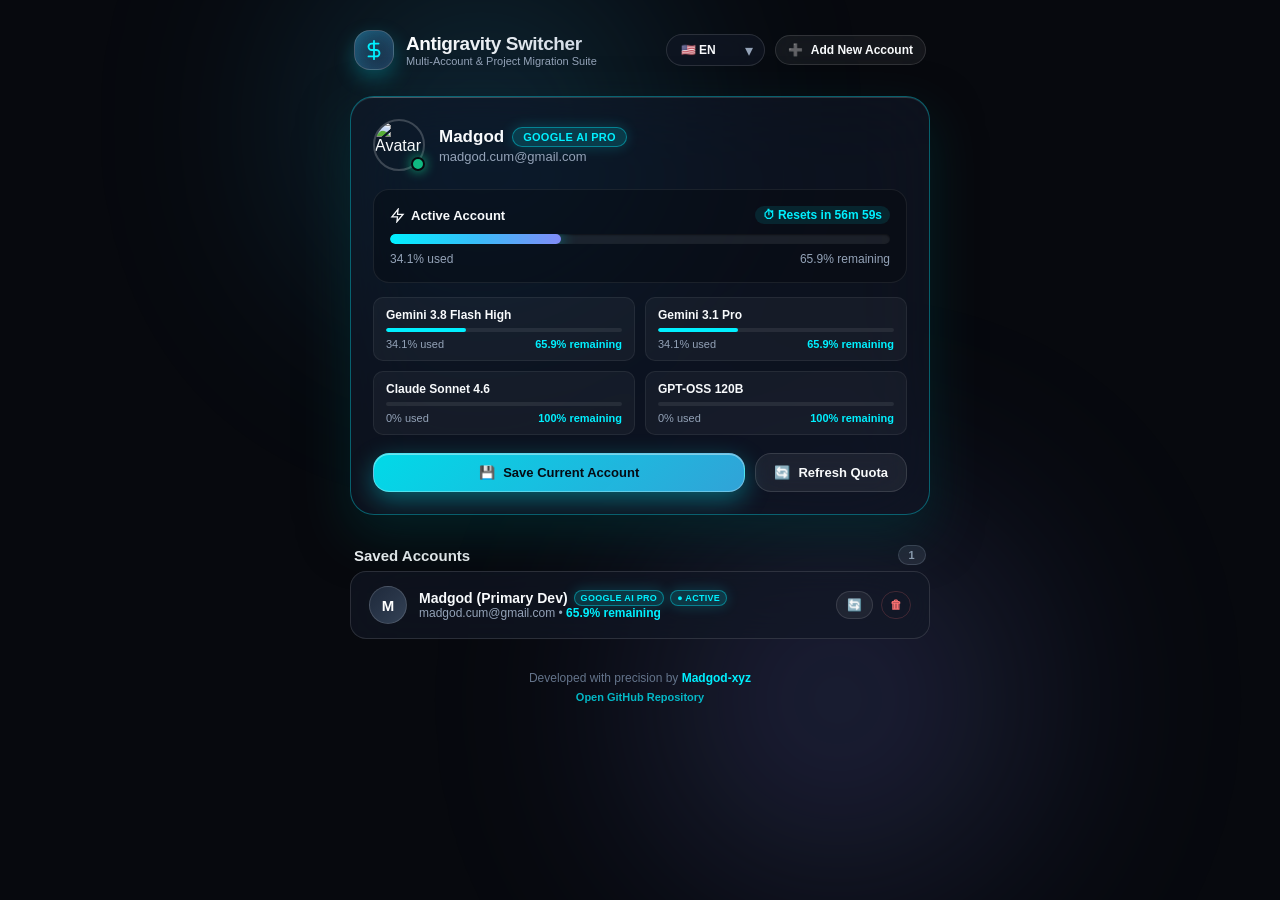
==== app/index.html @ f20c4243 "feat: upgrade to Antigravity Switcher & Migration Suite with iOS Liquid Glass UI, 4-language i18n, a" ====
<!DOCTYPE html>
<html lang="en" dir="ltr">
<head>
  <meta charset="UTF-8">
  <meta name="viewport" content="width=device-width, initial-scale=1.0">
  <title>Antigravity Switcher & Migration Suite</title>
  <link rel="stylesheet" href="styles.css">
</head>
<body>

  <!-- Ambient Liquid Glows -->
  <div class="ambient-glow ambient-1"></div>
  <div class="ambient-glow ambient-2"></div>

  <div class="app-container">

    <!-- Header -->
    <header class="app-header">
      <div class="brand-capsule">
        <div class="logo-orb">
          <svg width="22" height="22" viewBox="0 0 24 24" fill="none" stroke="currentColor" stroke-width="2" stroke-linecap="round" stroke-linejoin="round">
            <path d="M12 2v20M17 5H9.5a3.5 3.5 0 0 0 0 7h5a3.5 3.5 0 0 1 0 7H6"/>
          </svg>
        </div>
        <div class="brand-text">
          <h1 data-i18n="appName">Antigravity Switcher</h1>
          <p data-i18n="appSubtitle">Multi-Account & Project Migration Suite</p>
        </div>
      </div>

      <div class="header-actions">
        <!-- Language Selector -->
        <div class="lang-select-wrap">
          <select id="langSelect" class="lang-select" onchange="changeLanguage(this.value)">
            <option value="en">🇺🇸 EN</option>
            <option value="fa">🇮🇷 فارسی</option>
            <option value="zh">🇨🇳 中文</option>
            <option value="es">🇪🇸 ES</option>
          </select>
          <span class="lang-chevron">▾</span>
        </div>

        <button class="btn btn-glass" onclick="logoutAndAddNew()" style="padding: 7px 12px; font-size: 12px;">
          <span>➕</span>
          <span data-i18n="addNewAccount">Add Account</span>
        </button>
      </div>
    </header>

    <!-- Hero: Active Account Card -->
    <section class="liquid-card active-card">
      <div class="active-card-top">
        <div class="user-profile">
          <div class="avatar-frame">
            <img id="userAvatar" class="avatar-img" src="" alt="Avatar" style="display:none;" />
            <div id="userAvatarPlaceholder" class="avatar-placeholder">A</div>
            <div class="pulse-dot" title="Active Session"></div>
          </div>
          <div class="user-meta">
            <h2>
              <span id="userName">Active Session</span>
              <span id="tierBadge" class="tier-badge pro">PRO</span>
            </h2>
            <p id="userEmail">Loading session...</p>
          </div>
        </div>
      </div>

      <!-- Live Quota Gauge -->
      <div class="quota-box">
        <div class="quota-box-header">
          <span class="quota-title">
            <svg width="15" height="15" viewBox="0 0 24 24" fill="none" stroke="currentColor" stroke-width="2">
              <path d="M13 2L3 14h9l-1 8 10-12h-9l1-8z"/>
            </svg>
            <span data-i18n="activeAccount">Active Quota</span>
          </span>
          <span id="quotaCountdown" class="quota-countdown">⏱ Resets in --</span>
        </div>

        <div class="liquid-progress-track">
          <div id="quotaProgressFill" class="liquid-progress-fill" style="width: 0%;"></div>
        </div>

        <div class="quota-box-footer">
          <span id="quotaUsedText">0% used</span>
          <span id="quotaRemainingText">100% remaining</span>
        </div>
      </div>

      <!-- Models Breakdown -->
      <div class="models-grid" id="modelsGrid">
        <!-- Injected via JavaScript -->
      </div>

      <!-- Hero Actions -->
      <div class="btn-group-hero">
        <button class="btn btn-primary" onclick="saveCurrentAccount()" style="flex:1;">
          <span>💾</span>
          <span data-i18n="saveCurrent">Save Current Account</span>
        </button>
        <button class="btn btn-glass" onclick="refreshLiveData()">
          <span>🔄</span>
          <span data-i18n="refreshQuota">Refresh</span>
        </button>
      </div>
    </section>

    <!-- Saved Accounts Section -->
    <section>
      <div class="section-head">
        <h3 data-i18n="savedAccounts">Saved Accounts</h3>
        <span id="accountsCountBadge" class="tier-badge free">0</span>
      </div>

      <div class="accounts-list" id="savedAccountsList">
        <!-- Dynamically injected account cards -->
      </div>
    </section>

    <!-- Footer -->
    <footer class="app-footer">
      <div>
        <span data-i18n="author">Developed with precision by</span>
        <a href="https://github.com/Madgod-xyz" target="_blank">Madgod-xyz</a>
      </div>
      <a href="https://github.com/Madgod-xyz/antigravity-account-switcher" target="_blank" data-i18n="githubNotice" style="font-size:11px; opacity:0.75;">
        ★ Star on GitHub
      </a>
    </footer>

  </div>

  <!-- Project & Chat Migration Modal (iOS Liquid Sheet) -->
  <div class="modal-overlay" id="migrationModal">
    <div class="modal-sheet">
      <div class="modal-header">
        <div>
          <h2 data-i18n="migrateTitle">Project & Chat Migration Hub</h2>
          <p data-i18n="migrateSubtitle" style="font-size:12px; color:var(--text-muted); margin-top:2px;">
            Transfer or clone agent conversations and brainstorm artifacts between accounts
          </p>
        </div>
        <button class="modal-close-btn" onclick="closeMigrationModal()">✕</button>
      </div>

      <div class="modal-body">

        <!-- Target Account Selection -->
        <div style="display:flex; flex-direction:column; gap:6px;">
          <label data-i18n="targetAccount" style="font-size:13px; font-weight:700;">Target Account</label>
          <select id="modalTargetAccountSelect" class="lang-select" style="width:100%; border-radius:var(--radius-md); padding:10px 14px;">
            <!-- Populated dynamically -->
          </select>
        </div>

        <!-- Transfer Mode -->
        <div style="display:flex; flex-direction:column; gap:8px;">
          <label data-i18n="migrationMode" style="font-size:13px; font-weight:700;">Transfer Mode</label>
          <div class="option-row">
            <div class="radio-card selected" id="modeCopyCard" onclick="selectMigrationMode('copy')">
              <span class="radio-card-title" data-i18n="modeCopy">Safe Copy (Keep in both)</span>
              <span class="radio-card-desc" data-i18n="modeCopyDesc">Duplicates conversations and artifacts so you can continue work with new quota.</span>
            </div>
            <div class="radio-card" id="modeCutCard" onclick="selectMigrationMode('move')">
              <span class="radio-card-title" data-i18n="modeCut">Cut & Move (Transfer)</span>
              <span class="radio-card-desc" data-i18n="modeCutDesc">Moves projects completely to target account, cleaning up source.</span>
            </div>
          </div>
        </div>

        <!-- Destination Structure -->
        <div style="display:flex; flex-direction:column; gap:8px;">
          <label data-i18n="structureMode" style="font-size:13px; font-weight:700;">Destination Layout</label>
          <div class="option-row">
            <div class="radio-card selected" id="structSeparateCard" onclick="selectStructureMode('separate')">
              <span class="radio-card-title" data-i18n="structSeparate">Separate Pages & Projects</span>
              <span class="radio-card-desc" data-i18n="structSeparateDesc">Keeps each conversation thread as an independent project.</span>
            </div>
            <div class="radio-card" id="structMergeCard" onclick="selectStructureMode('merge')">
              <span class="radio-card-title" data-i18n="structMerge">Merge into Single Project</span>
              <span class="radio-card-desc" data-i18n="structMergeDesc">Consolidates all selected conversations into a single timeline.</span>
            </div>
          </div>
        </div>

        <!-- Continuous Dual-Sync Toggle -->
        <div class="sync-toggle-card">
          <div style="display:flex; flex-direction:column; gap:3px;">
            <span class="radio-card-title" data-i18n="dualSyncTitle">Continuous Dual-Sync</span>
            <span class="radio-card-desc" data-i18n="dualSyncDesc">Keep AI agent updates synchronized automatically across both accounts.</span>
          </div>
          <label class="ios-switch">
            <input type="checkbox" id="dualSyncCheckbox">
            <span class="ios-slider"></span>
          </label>
        </div>

        <!-- Conversation Picker -->
        <div style="display:flex; flex-direction:column; gap:8px;">
          <div style="display:flex; justify-content:space-between; align-items:center;">
            <label data-i18n="selectConversations" style="font-size:13px; font-weight:700;">Select Conversations</label>
            <div style="display:flex; gap:8px;">
              <button class="btn-glass" onclick="toggleSelectAllConversations(true)" style="padding:4px 8px; font-size:11px;" data-i18n="selectAll">Select All</button>
              <button class="btn-glass" onclick="toggleSelectAllConversations(false)" style="padding:4px 8px; font-size:11px;" data-i18n="deselectAll">Deselect</button>
            </div>
          </div>
          <input type="text" id="convSearchInput" class="lang-select" style="width:100%; border-radius:var(--radius-sm); padding:8px 12px; margin-bottom:4px;" placeholder="Search conversations or projects..." oninput="filterConversations(this.value)" />

          <div class="conv-picker" id="conversationPickerList">
            <!-- Populated dynamically with checkboxes -->
          </div>
        </div>

      </div>

      <div class="modal-footer">
        <button class="btn btn-glass" onclick="closeMigrationModal()" data-i18n="cancel">Cancel</button>
        <button class="btn btn-primary" id="startMigrationBtn" onclick="executeMigration()">
          <span>🚀</span>
          <span data-i18n="startMigration">Start Smart Migration</span>
        </button>
      </div>
    </div>
  </div>

  <!-- Scripts -->
  <script src="i18n.js"></script>
  <script src="app.js"></script>
</body>
</html>
---- app/styles.css ----
/* ==========================================================================
   Antigravity Switcher & Migration Suite - iOS Liquid Glass Stylesheet
   Designed with Apple Liquid Glassmorphism, Specular Borders & Spring Physics
   Author: Madgod-xyz (https://github.com/Madgod-xyz/antigravity-account-switcher)
   ========================================================================== */

@import url('https://fonts.googleapis.com/css2?family=Vazirmatn:wght@300;400;500;600;700;800&family=Plus+Jakarta+Sans:wght@400;500;600;700;800&display=swap');

:root {
  --bg-primary: #07090e;
  --bg-secondary: #0d121d;
  
  /* Liquid Glass Panels */
  --glass-surface: rgba(18, 24, 38, 0.65);
  --glass-surface-hover: rgba(26, 35, 56, 0.78);
  --glass-surface-active: rgba(33, 44, 70, 0.85);
  --glass-border: rgba(255, 255, 255, 0.12);
  --glass-border-hover: rgba(255, 255, 255, 0.24);
  --glass-specular: linear-gradient(135deg, rgba(255, 255, 255, 0.22) 0%, rgba(255, 255, 255, 0.03) 50%, rgba(255, 255, 255, 0.08) 100%);
  --glass-shadow: 0 20px 50px rgba(0, 0, 0, 0.5), 0 1px 0 rgba(255, 255, 255, 0.1) inset;
  
  /* Brand Accents */
  --accent-cyan: #00f0ff;
  --accent-blue: #38bdf8;
  --accent-indigo: #818cf8;
  --accent-purple: #c084fc;
  --accent-emerald: #10b981;
  --accent-amber: #f59e0b;
  --accent-rose: #f43f5e;
  
  /* Tier Colors */
  --tier-pro: #00f0ff;
  --tier-ultra: #b388ff;
  --tier-enterprise: #f59e0b;
  --tier-free: #94a3b8;
  
  /* Typography */
  --text-main: #f8fafc;
  --text-muted: #94a3b8;
  --text-dim: #64748b;
  
  /* Radius */
  --radius-sm: 10px;
  --radius-md: 16px;
  --radius-lg: 24px;
  --radius-pill: 9999px;
  
  /* Transitions */
  --spring: cubic-bezier(0.16, 1, 0.3, 1);
  --spring-bounce: cubic-bezier(0.34, 1.56, 0.64, 1);
}

* {
  box-sizing: border-box;
  margin: 0;
  padding: 0;
  -webkit-font-smoothing: antialiased;
  -moz-osx-font-smoothing: grayscale;
}

body {
  background: var(--bg-primary);
  color: var(--text-main);
  font-family: 'Plus Jakarta Sans', -apple-system, BlinkMacSystemFont, 'Segoe UI', Roboto, sans-serif;
  min-height: 100vh;
  overflow-x: hidden;
  position: relative;
  display: flex;
  flex-direction: column;
  align-items: center;
  user-select: none;
  padding: 24px 16px 40px;
}

html[dir="rtl"] body {
  font-family: 'Vazirmatn', -apple-system, BlinkMacSystemFont, 'Segoe UI', Roboto, sans-serif;
}

/* Ambient Radial Glows */
.ambient-glow {
  position: fixed;
  border-radius: 50%;
  filter: blur(120px);
  pointer-events: none;
  z-index: 0;
  opacity: 0.35;
}

.ambient-1 {
  top: -100px;
  left: 20%;
  width: 450px;
  height: 450px;
  background: radial-gradient(circle, #38bdf8 0%, rgba(56, 189, 248, 0) 70%);
}

.ambient-2 {
  bottom: -50px;
  right: 15%;
  width: 500px;
  height: 500px;
  background: radial-gradient(circle, #818cf8 0%, rgba(129, 140, 248, 0) 70%);
}

/* App Container */
.app-container {
  width: 100%;
  max-width: 580px;
  position: relative;
  z-index: 1;
  display: flex;
  flex-direction: column;
  gap: 20px;
}

/* Header */
.app-header {
  display: flex;
  justify-content: space-between;
  align-items: center;
  padding: 6px 4px;
}

.brand-capsule {
  display: flex;
  align-items: center;
  gap: 12px;
}

.logo-orb {
  width: 40px;
  height: 40px;
  border-radius: var(--radius-md);
  background: linear-gradient(135deg, rgba(56, 189, 248, 0.35), rgba(129, 140, 248, 0.15));
  border: 1px solid rgba(255, 255, 255, 0.2);
  display: flex;
  align-items: center;
  justify-content: center;
  box-shadow: 0 8px 20px rgba(0, 240, 255, 0.25), 0 0 15px rgba(56, 189, 248, 0.2) inset;
  backdrop-filter: blur(16px);
  -webkit-backdrop-filter: blur(16px);
  color: var(--accent-cyan);
}

.brand-text h1 {
  font-size: 19px;
  font-weight: 800;
  letter-spacing: -0.4px;
  background: linear-gradient(135deg, #ffffff 0%, #cbd5e1 100%);
  -webkit-background-clip: text;
  -webkit-text-fill-color: transparent;
}

.brand-text p {
  font-size: 11px;
  color: var(--text-muted);
  font-weight: 500;
}

.header-actions {
  display: flex;
  align-items: center;
  gap: 10px;
}

/* Language Selector Pill */
.lang-select-wrap {
  position: relative;
}

.lang-select {
  background: var(--glass-surface);
  border: 1px solid var(--glass-border);
  color: var(--text-main);
  padding: 8px 14px;
  border-radius: var(--radius-pill);
  font-size: 12px;
  font-weight: 600;
  backdrop-filter: blur(20px);
  -webkit-backdrop-filter: blur(20px);
  cursor: pointer;
  outline: none;
  transition: all 0.2s var(--spring);
  appearance: none;
  -webkit-appearance: none;
  padding-right: 28px;
}

html[dir="rtl"] .lang-select {
  padding-right: 14px;
  padding-left: 28px;
}

.lang-select:hover {
  background: var(--glass-surface-hover);
  border-color: var(--glass-border-hover);
}

.lang-chevron {
  position: absolute;
  right: 12px;
  top: 50%;
  transform: translateY(-50%);
  pointer-events: none;
  color: var(--text-muted);
}

html[dir="rtl"] .lang-chevron {
  right: auto;
  left: 12px;
}

/* Liquid Glass Cards */
.liquid-card {
  background: var(--glass-surface);
  border: 1px solid var(--glass-border);
  border-radius: var(--radius-lg);
  padding: 22px;
  backdrop-filter: blur(40px) saturate(180%);
  -webkit-backdrop-filter: blur(40px) saturate(180%);
  box-shadow: var(--glass-shadow);
  position: relative;
  overflow: hidden;
  transition: all 0.35s var(--spring);
}

.liquid-card::before {
  content: '';
  position: absolute;
  top: 0;
  left: 0;
  right: 0;
  height: 1px;
  background: var(--glass-specular);
  pointer-events: none;
}

/* Hero Active Account Card */
.active-card {
  border-color: rgba(0, 240, 255, 0.35);
  box-shadow: 0 20px 50px rgba(0, 240, 255, 0.12), var(--glass-shadow);
}

.active-card-top {
  display: flex;
  justify-content: space-between;
  align-items: flex-start;
  margin-bottom: 18px;
}

.user-profile {
  display: flex;
  align-items: center;
  gap: 14px;
}

.avatar-frame {
  position: relative;
  width: 52px;
  height: 52px;
}

.avatar-img {
  width: 100%;
  height: 100%;
  border-radius: 50%;
  object-fit: cover;
  border: 2px solid rgba(255, 255, 255, 0.2);
}

.avatar-placeholder {
  width: 100%;
  height: 100%;
  border-radius: 50%;
  background: linear-gradient(135deg, #0284c7, #6366f1);
  display: flex;
  align-items: center;
  justify-content: center;
  font-weight: 800;
  font-size: 20px;
  color: #fff;
  border: 2px solid rgba(255, 255, 255, 0.2);
}

.pulse-dot {
  position: absolute;
  bottom: 0;
  right: 0;
  width: 14px;
  height: 14px;
  border-radius: 50%;
  background: var(--accent-emerald);
  border: 2px solid var(--bg-primary);
  box-shadow: 0 0 12px var(--accent-emerald);
  animation: pulse-ring 2s infinite;
}

html[dir="rtl"] .pulse-dot {
  right: auto;
  left: 0;
}

@keyframes pulse-ring {
  0% { transform: scale(0.95); box-shadow: 0 0 0 0 rgba(16, 185, 129, 0.7); }
  70% { transform: scale(1); box-shadow: 0 0 0 8px rgba(16, 185, 129, 0); }
  100% { transform: scale(0.95); box-shadow: 0 0 0 0 rgba(16, 185, 129, 0); }
}

.user-meta h2 {
  font-size: 17px;
  font-weight: 700;
  display: flex;
  align-items: center;
  gap: 8px;
}

.user-meta p {
  font-size: 13px;
  color: var(--text-muted);
  margin-top: 2px;
}

/* Tier Badges */
.tier-badge {
  display: inline-flex;
  align-items: center;
  gap: 4px;
  padding: 3px 10px;
  border-radius: var(--radius-pill);
  font-size: 11px;
  font-weight: 700;
  letter-spacing: 0.3px;
  text-transform: uppercase;
}

.tier-badge.pro {
  background: rgba(0, 240, 255, 0.16);
  color: var(--accent-cyan);
  border: 1px solid rgba(0, 240, 255, 0.4);
  box-shadow: 0 0 14px rgba(0, 240, 255, 0.2);
}

.tier-badge.ultra {
  background: rgba(179, 136, 255, 0.18);
  color: var(--tier-ultra);
  border: 1px solid rgba(179, 136, 255, 0.4);
  box-shadow: 0 0 14px rgba(179, 136, 255, 0.2);
}

.tier-badge.enterprise {
  background: rgba(245, 158, 11, 0.18);
  color: var(--accent-amber);
  border: 1px solid rgba(245, 158, 11, 0.4);
}

.tier-badge.free {
  background: rgba(148, 163, 184, 0.15);
  color: var(--tier-free);
  border: 1px solid rgba(148, 163, 184, 0.25);
}

/* Quota Gauge Section */
.quota-box {
  background: rgba(0, 0, 0, 0.25);
  border: 1px solid rgba(255, 255, 255, 0.08);
  border-radius: var(--radius-md);
  padding: 16px;
  margin-top: 10px;
}

.quota-box-header {
  display: flex;
  justify-content: space-between;
  align-items: center;
  font-size: 13px;
  margin-bottom: 10px;
}

.quota-title {
  font-weight: 600;
  color: var(--text-main);
  display: flex;
  align-items: center;
  gap: 6px;
}

.quota-countdown {
  font-size: 12px;
  color: var(--accent-cyan);
  font-weight: 600;
  background: rgba(0, 240, 255, 0.1);
  padding: 2px 8px;
  border-radius: var(--radius-pill);
}

/* Liquid Progress Bar */
.liquid-progress-track {
  width: 100%;
  height: 10px;
  background: rgba(255, 255, 255, 0.08);
  border-radius: var(--radius-pill);
  overflow: hidden;
  position: relative;
  box-shadow: 0 1px 2px rgba(0, 0, 0, 0.5) inset;
}

.liquid-progress-fill {
  height: 100%;
  border-radius: var(--radius-pill);
  background: linear-gradient(90deg, #00f0ff, #38bdf8, #818cf8);
  box-shadow: 0 0 16px rgba(0, 240, 255, 0.6);
  transition: width 0.8s var(--spring);
  position: relative;
}

.liquid-progress-fill.warning {
  background: linear-gradient(90deg, #f59e0b, #fbbf24);
  box-shadow: 0 0 16px rgba(245, 158, 11, 0.6);
}

.liquid-progress-fill.critical {
  background: linear-gradient(90deg, #ef4444, #f87171);
  box-shadow: 0 0 16px rgba(239, 68, 68, 0.6);
}

.quota-box-footer {
  display: flex;
  justify-content: space-between;
  font-size: 12px;
  color: var(--text-muted);
  margin-top: 8px;
  font-weight: 500;
}

/* Model Quota Grid */
.models-grid {
  display: grid;
  grid-template-columns: repeat(2, 1fr);
  gap: 10px;
  margin-top: 14px;
}

.model-chip {
  background: rgba(255, 255, 255, 0.04);
  border: 1px solid rgba(255, 255, 255, 0.07);
  border-radius: var(--radius-sm);
  padding: 10px 12px;
  display: flex;
  flex-direction: column;
  gap: 6px;
}

.model-chip-name {
  font-size: 12px;
  font-weight: 600;
  color: var(--text-main);
  white-space: nowrap;
  overflow: hidden;
  text-overflow: ellipsis;
}

.model-chip-status {
  display: flex;
  justify-content: space-between;
  font-size: 11px;
}

.model-bar {
  height: 4px;
  background: rgba(255, 255, 255, 0.08);
  border-radius: 4px;
  overflow: hidden;
}

.model-bar-fill {
  height: 100%;
  background: var(--accent-cyan);
  border-radius: 4px;
  transition: width 0.6s var(--spring);
}

/* Action Buttons */
.btn-group-hero {
  display: flex;
  gap: 10px;
  margin-top: 18px;
}

.btn {
  display: inline-flex;
  align-items: center;
  justify-content: center;
  gap: 8px;
  padding: 11px 18px;
  border-radius: var(--radius-md);
  font-size: 13px;
  font-weight: 600;
  cursor: pointer;
  outline: none;
  transition: all 0.25s var(--spring);
  border: 1px solid transparent;
}

.btn:active {
  transform: scale(0.97);
}

.btn-primary {
  background: linear-gradient(135deg, rgba(0, 240, 255, 0.9), rgba(56, 189, 248, 0.85));
  color: #050b14;
  border-color: rgba(255, 255, 255, 0.3);
  box-shadow: 0 8px 24px rgba(0, 240, 255, 0.35), 0 1px 0 rgba(255, 255, 255, 0.4) inset;
}

.btn-primary:hover {
  background: linear-gradient(135deg, #00f0ff, #38bdf8);
  box-shadow: 0 10px 30px rgba(0, 240, 255, 0.45);
}

.btn-glass {
  background: rgba(255, 255, 255, 0.06);
  border-color: var(--glass-border);
  color: var(--text-main);
  backdrop-filter: blur(16px);
  -webkit-backdrop-filter: blur(16px);
}

.btn-glass:hover {
  background: rgba(255, 255, 255, 0.12);
  border-color: var(--glass-border-hover);
}

.btn-ghost-danger {
  background: transparent;
  color: #f87171;
  border-color: rgba(248, 113, 113, 0.2);
}

.btn-ghost-danger:hover {
  background: rgba(248, 113, 113, 0.12);
  border-color: rgba(248, 113, 113, 0.4);
}

/* Saved Accounts Section */
.section-head {
  display: flex;
  justify-content: space-between;
  align-items: center;
  margin: 10px 4px 6px;
}

.section-head h3 {
  font-size: 15px;
  font-weight: 700;
  color: var(--text-main);
}

.accounts-list {
  display: flex;
  flex-direction: column;
  gap: 10px;
}

.account-item-card {
  background: var(--glass-surface);
  border: 1px solid var(--glass-border);
  border-radius: var(--radius-md);
  padding: 14px 18px;
  display: flex;
  align-items: center;
  justify-content: space-between;
  backdrop-filter: blur(30px);
  -webkit-backdrop-filter: blur(30px);
  transition: all 0.25s var(--spring);
}

.account-item-card:hover {
  background: var(--glass-surface-hover);
  border-color: var(--glass-border-hover);
  transform: translateY(-1px);
}

.account-info {
  display: flex;
  align-items: center;
  gap: 12px;
}

.account-avatar-small {
  width: 38px;
  height: 38px;
  border-radius: 50%;
  background: linear-gradient(135deg, #1e293b, #334155);
  display: flex;
  align-items: center;
  justify-content: center;
  font-size: 15px;
  font-weight: 700;
  color: #fff;
  border: 1px solid rgba(255, 255, 255, 0.15);
}

.account-labels h4 {
  font-size: 14px;
  font-weight: 600;
  display: flex;
  align-items: center;
  gap: 6px;
}

.account-labels p {
  font-size: 12px;
  color: var(--text-muted);
}

.account-actions {
  display: flex;
  align-items: center;
  gap: 8px;
}

/* Modal Overlay (iOS Style Liquid Sheet) */
.modal-overlay {
  position: fixed;
  top: 0;
  left: 0;
  right: 0;
  bottom: 0;
  background: rgba(0, 0, 0, 0.65);
  backdrop-filter: blur(24px) saturate(180%);
  -webkit-backdrop-filter: blur(24px) saturate(180%);
  z-index: 100;
  display: none;
  align-items: center;
  justify-content: center;
  padding: 20px;
  opacity: 0;
  transition: opacity 0.3s var(--spring);
}

.modal-overlay.active {
  display: flex;
  opacity: 1;
}

.modal-sheet {
  background: #0d1322;
  border: 1px solid rgba(255, 255, 255, 0.16);
  border-radius: 28px;
  width: 100%;
  max-width: 520px;
  max-height: 88vh;
  display: flex;
  flex-direction: column;
  box-shadow: 0 30px 80px rgba(0, 0, 0, 0.8), 0 1px 0 rgba(255, 255, 255, 0.2) inset;
  transform: scale(0.92) translateY(20px);
  transition: all 0.35s var(--spring-bounce);
  overflow: hidden;
}

.modal-overlay.active .modal-sheet {
  transform: scale(1) translateY(0);
}

.modal-header {
  padding: 20px 24px;
  border-bottom: 1px solid rgba(255, 255, 255, 0.08);
  display: flex;
  justify-content: space-between;
  align-items: center;
}

.modal-header h2 {
  font-size: 17px;
  font-weight: 700;
}

.modal-close-btn {
  background: rgba(255, 255, 255, 0.08);
  border: none;
  width: 32px;
  height: 32px;
  border-radius: 50%;
  color: var(--text-muted);
  cursor: pointer;
  display: flex;
  align-items: center;
  justify-content: center;
  transition: all 0.2s;
}

.modal-close-btn:hover {
  background: rgba(255, 255, 255, 0.16);
  color: #fff;
}

.modal-body {
  padding: 20px 24px;
  overflow-y: auto;
  display: flex;
  flex-direction: column;
  gap: 18px;
}

/* Custom Checkbox and Radio in iOS style */
.option-row {
  display: flex;
  gap: 10px;
}

.radio-card {
  flex: 1;
  background: rgba(255, 255, 255, 0.04);
  border: 1px solid rgba(255, 255, 255, 0.08);
  border-radius: var(--radius-md);
  padding: 12px 14px;
  cursor: pointer;
  transition: all 0.2s;
  display: flex;
  flex-direction: column;
  gap: 4px;
}

.radio-card:hover {
  background: rgba(255, 255, 255, 0.08);
}

.radio-card.selected {
  background: rgba(0, 240, 255, 0.08);
  border-color: rgba(0, 240, 255, 0.4);
  box-shadow: 0 0 16px rgba(0, 240, 255, 0.15);
}

.radio-card-title {
  font-size: 13px;
  font-weight: 700;
  color: var(--text-main);
}

.radio-card-desc {
  font-size: 11px;
  color: var(--text-muted);
  line-height: 1.4;
}

.sync-toggle-card {
  background: rgba(255, 255, 255, 0.04);
  border: 1px solid rgba(255, 255, 255, 0.08);
  border-radius: var(--radius-md);
  padding: 14px 16px;
  display: flex;
  align-items: center;
  justify-content: space-between;
  gap: 12px;
}

.ios-switch {
  position: relative;
  display: inline-block;
  width: 44px;
  height: 24px;
  flex-shrink: 0;
}

.ios-switch input {
  opacity: 0;
  width: 0;
  height: 0;
}

.ios-slider {
  position: absolute;
  cursor: pointer;
  top: 0; left: 0; right: 0; bottom: 0;
  background-color: rgba(255, 255, 255, 0.16);
  transition: .3s var(--spring);
  border-radius: 24px;
}

.ios-slider:before {
  position: absolute;
  content: "";
  height: 18px;
  width: 18px;
  left: 3px;
  bottom: 3px;
  background-color: white;
  transition: .3s var(--spring);
  border-radius: 50%;
  box-shadow: 0 2px 5px rgba(0,0,0,0.3);
}

input:checked + .ios-slider {
  background-color: var(--accent-cyan);
}

input:checked + .ios-slider:before {
  transform: translateX(20px);
}

/* Conversation Picker List */
.conv-picker {
  background: rgba(0, 0, 0, 0.3);
  border: 1px solid rgba(255, 255, 255, 0.08);
  border-radius: var(--radius-md);
  max-height: 180px;
  overflow-y: auto;
  display: flex;
  flex-direction: column;
}

.conv-item {
  display: flex;
  align-items: center;
  gap: 12px;
  padding: 10px 14px;
  border-bottom: 1px solid rgba(255, 255, 255, 0.04);
  font-size: 13px;
  cursor: pointer;
}

.conv-item:last-child {
  border-bottom: none;
}

.conv-item:hover {
  background: rgba(255, 255, 255, 0.04);
}

.conv-title {
  flex: 1;
  white-space: nowrap;
  overflow: hidden;
  text-overflow: ellipsis;
  font-weight: 500;
}

.conv-date {
  font-size: 11px;
  color: var(--text-dim);
}

.modal-footer {
  padding: 16px 24px;
  border-top: 1px solid rgba(255, 255, 255, 0.08);
  display: flex;
  justify-content: flex-end;
  gap: 10px;
}

/* Footer */
.app-footer {
  margin-top: 12px;
  text-align: center;
  font-size: 12px;
  color: var(--text-dim);
  display: flex;
  flex-direction: column;
  align-items: center;
  gap: 6px;
}

.app-footer a {
  color: var(--accent-cyan);
  text-decoration: none;
  font-weight: 600;
  transition: opacity 0.2s;
}

.app-footer a:hover {
  opacity: 0.8;
}

/* Scrollbar Customization */
::-webkit-scrollbar {
  width: 6px;
  height: 6px;
}

::-webkit-scrollbar-track {
  background: transparent;
}

::-webkit-scrollbar-thumb {
  background: rgba(255, 255, 255, 0.15);
  border-radius: 10px;
}

::-webkit-scrollbar-thumb:hover {
  background: rgba(255, 255, 255, 0.25);
}
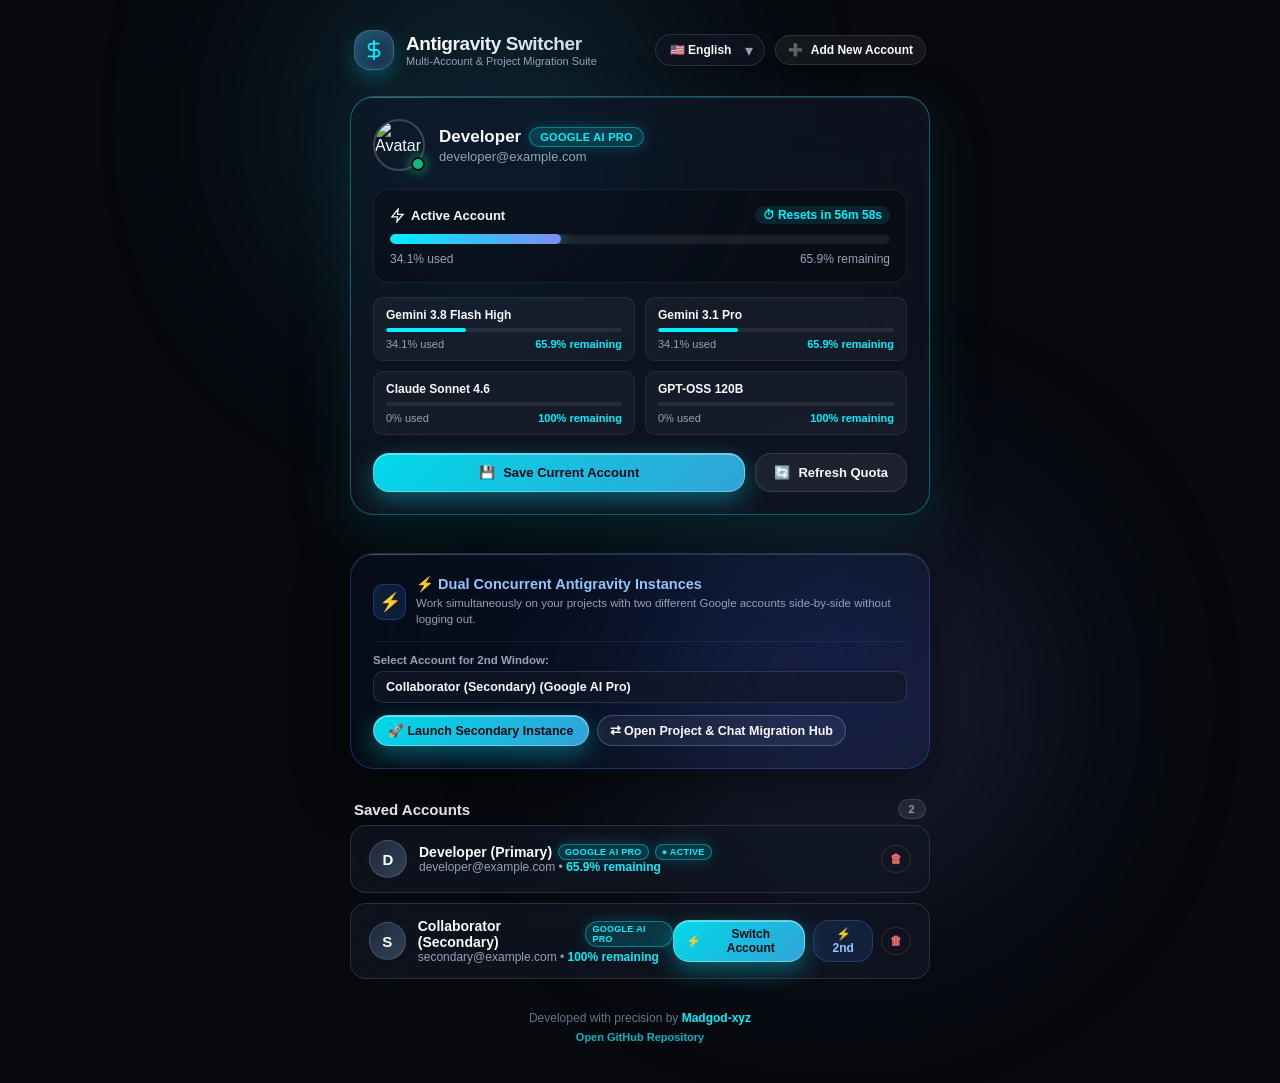
==== commit 3a1a79ed: "feat: dual-instance concurrent runner, scheduled task isolation, granular project sync hub, DOM pill" ====
--- a/app/index.html
+++ b/app/index.html
@@ -32,10 +32,9 @@
         <!-- Language Selector -->
         <div class="lang-select-wrap">
           <select id="langSelect" class="lang-select" onchange="changeLanguage(this.value)">
-            <option value="en">🇺🇸 EN</option>
+            <option value="en" selected>🇺🇸 English</option>
             <option value="fa">🇮🇷 فارسی</option>
-            <option value="zh">🇨🇳 中文</option>
-            <option value="es">🇪🇸 ES</option>
+            <option value="es">🇪🇸 Español</option>
           </select>
           <span class="lang-chevron">▾</span>
         </div>
@@ -106,6 +105,41 @@
       </div>
     </section>
 
+    <!-- Dual-Instance Concurrent Suite Card -->
+    <section class="liquid-card" style="margin-top: 18px; border: 1px solid rgba(59,130,246,0.3); background: rgba(59,130,246,0.04);">
+      <div style="display:flex; align-items:center; justify-content:space-between;">
+        <div style="display:flex; align-items:center; gap:10px;">
+          <div style="width:36px; height:36px; border-radius:10px; background:rgba(59,130,246,0.15); border:1px solid rgba(59,130,246,0.3); display:flex; align-items:center; justify-content:center; font-size:18px;">
+            ⚡️
+          </div>
+          <div>
+            <h3 data-i18n="dualInstanceTitle" style="font-size:14.5px; font-weight:700; margin:0; color:#93c5fd;">Dual Concurrent Antigravity Instances</h3>
+            <p data-i18n="dualInstanceDesc" style="font-size:11.5px; color:var(--text-muted); margin-top:2px; line-height:1.4;">
+              Work simultaneously on your projects with two different Google accounts side-by-side without logging out.
+            </p>
+          </div>
+        </div>
+      </div>
+
+      <div style="display:flex; flex-wrap:wrap; gap:12px; align-items:flex-end; margin-top:14px; padding-top:12px; border-top:1px solid rgba(255,255,255,0.06);">
+        <div style="flex:1; min-width:220px;">
+          <label data-i18n="selectSecondaryAccount" style="font-size:11.5px; font-weight:600; color:var(--text-muted); display:block; margin-bottom:5px;">Select Account for 2nd Window:</label>
+          <select id="dualTargetAccountSelect" class="lang-select" style="width:100%; border-radius:var(--radius-sm); padding:8px 12px; font-size:12.5px;">
+            <!-- Populated from savedAccounts -->
+          </select>
+        </div>
+
+        <div style="display:flex; gap:8px;">
+          <button class="btn btn-primary" id="launchDualBtn" onclick="executeLaunchDual()" style="padding: 7px 14px; font-size: 12.5px;">
+            <span data-i18n="launchDualBtn">🚀 Launch Secondary Instance</span>
+          </button>
+          <button class="btn btn-glass" onclick="openMigrationModal()" style="padding: 7px 12px; font-size: 12.5px; border-color:rgba(147,197,253,0.3);" title="Project & Chat Migration">
+            <span data-i18n="openMigrationHubBtn">⇄ Project Migration Hub</span>
+          </button>
+        </div>
+      </div>
+    </section>
+
     <!-- Saved Accounts Section -->
     <section>
       <div class="section-head">
@@ -146,77 +180,124 @@
 
       <div class="modal-body">
 
-        <!-- Target Account Selection -->
-        <div style="display:flex; flex-direction:column; gap:6px;">
-          <label data-i18n="targetAccount" style="font-size:13px; font-weight:700;">Target Account</label>
-          <select id="modalTargetAccountSelect" class="lang-select" style="width:100%; border-radius:var(--radius-md); padding:10px 14px;">
-            <!-- Populated dynamically -->
-          </select>
-        </div>
-
-        <!-- Transfer Mode -->
-        <div style="display:flex; flex-direction:column; gap:8px;">
-          <label data-i18n="migrationMode" style="font-size:13px; font-weight:700;">Transfer Mode</label>
-          <div class="option-row">
-            <div class="radio-card selected" id="modeCopyCard" onclick="selectMigrationMode('copy')">
-              <span class="radio-card-title" data-i18n="modeCopy">Safe Copy (Keep in both)</span>
-              <span class="radio-card-desc" data-i18n="modeCopyDesc">Duplicates conversations and artifacts so you can continue work with new quota.</span>
-            </div>
-            <div class="radio-card" id="modeCutCard" onclick="selectMigrationMode('move')">
-              <span class="radio-card-title" data-i18n="modeCut">Cut & Move (Transfer)</span>
-              <span class="radio-card-desc" data-i18n="modeCutDesc">Moves projects completely to target account, cleaning up source.</span>
-            </div>
-          </div>
-        </div>
-
-        <!-- Destination Structure -->
-        <div style="display:flex; flex-direction:column; gap:8px;">
-          <label data-i18n="structureMode" style="font-size:13px; font-weight:700;">Destination Layout</label>
-          <div class="option-row">
-            <div class="radio-card selected" id="structSeparateCard" onclick="selectStructureMode('separate')">
-              <span class="radio-card-title" data-i18n="structSeparate">Separate Pages & Projects</span>
-              <span class="radio-card-desc" data-i18n="structSeparateDesc">Keeps each conversation thread as an independent project.</span>
-            </div>
-            <div class="radio-card" id="structMergeCard" onclick="selectStructureMode('merge')">
-              <span class="radio-card-title" data-i18n="structMerge">Merge into Single Project</span>
-              <span class="radio-card-desc" data-i18n="structMergeDesc">Consolidates all selected conversations into a single timeline.</span>
-            </div>
-          </div>
-        </div>
-
-        <!-- Continuous Dual-Sync Toggle -->
-        <div class="sync-toggle-card">
-          <div style="display:flex; flex-direction:column; gap:3px;">
-            <span class="radio-card-title" data-i18n="dualSyncTitle">Continuous Dual-Sync</span>
-            <span class="radio-card-desc" data-i18n="dualSyncDesc">Keep AI agent updates synchronized automatically across both accounts.</span>
-          </div>
-          <label class="ios-switch">
-            <input type="checkbox" id="dualSyncCheckbox">
-            <span class="ios-slider"></span>
-          </label>
-        </div>
-
-        <!-- Conversation Picker -->
-        <div style="display:flex; flex-direction:column; gap:8px;">
-          <div style="display:flex; justify-content:space-between; align-items:center;">
-            <label data-i18n="selectConversations" style="font-size:13px; font-weight:700;">Select Conversations</label>
-            <div style="display:flex; gap:8px;">
-              <button class="btn-glass" onclick="toggleSelectAllConversations(true)" style="padding:4px 8px; font-size:11px;" data-i18n="selectAll">Select All</button>
-              <button class="btn-glass" onclick="toggleSelectAllConversations(false)" style="padding:4px 8px; font-size:11px;" data-i18n="deselectAll">Deselect</button>
-            </div>
-          </div>
-          <input type="text" id="convSearchInput" class="lang-select" style="width:100%; border-radius:var(--radius-sm); padding:8px 12px; margin-bottom:4px;" placeholder="Search conversations or projects..." oninput="filterConversations(this.value)" />
-
-          <div class="conv-picker" id="conversationPickerList">
-            <!-- Populated dynamically with checkboxes -->
-          </div>
+        <!-- Navigation Tabs -->
+        <div class="modal-tab-bar">
+          <button class="modal-tab-btn active" id="modalTabProjectsBtn" onclick="switchModalTab('projects')">
+            <span data-i18n="tabProjects">📁 Projects & Workspaces</span>
+          </button>
+          <button class="modal-tab-btn" id="modalTabTasksBtn" onclick="switchModalTab('tasks')">
+            <span data-i18n="tabTasks">⏱ Scheduled Tasks & Isolation</span>
+          </button>
+          <button class="modal-tab-btn" id="modalTabConversationsBtn" onclick="switchModalTab('conversations')">
+            <span data-i18n="tabConversations">💬 Conversations & Migration</span>
+          </button>
+        </div>
+
+        <!-- PANE 1: PROJECTS & WORKSPACES SELECTIVE SYNC -->
+        <div id="paneProjects" class="modal-tab-pane" style="display:flex; flex-direction:column; gap:12px;">
+          <p data-i18n="projectsDesc" style="font-size:12px; color:var(--text-muted); line-height:1.5; margin:0;">
+            Selectively enable or isolate specific projects in Instance 2 without bleeding unselected code or folders.
+          </p>
+          <input type="text" id="projectSearchInput" class="lang-select" style="width:100%; border-radius:var(--radius-sm); padding:8px 12px;" placeholder="Search projects or paths..." oninput="filterProjects(this.value)" />
+          <div class="project-card-list" id="projectCardList">
+            <!-- Dynamically populated project cards -->
+          </div>
+        </div>
+
+        <!-- PANE 2: SCHEDULED TASKS ISOLATION -->
+        <div id="paneTasks" class="modal-tab-pane" style="display:none; flex-direction:column; gap:12px;">
+          <p data-i18n="tasksDesc" style="font-size:12px; color:var(--text-muted); line-height:1.5; margin:0;">
+            Scheduled tasks and cron jobs in Account 1 are strictly isolated and will never trigger or execute in Account 2.
+          </p>
+          <div class="task-card-list" id="taskCardList">
+            <!-- Dynamically populated task cards -->
+          </div>
+        </div>
+
+        <!-- PANE 3: CONVERSATIONS & TIMELINES MIGRATION -->
+        <div id="paneConversations" class="modal-tab-pane" style="display:none; flex-direction:column; gap:12px;">
+
+          <!-- Target Account Selection -->
+          <div style="display:flex; flex-direction:column; gap:6px;">
+            <label data-i18n="targetAccount" style="font-size:13px; font-weight:700;">Target Account</label>
+            <select id="modalTargetAccountSelect" class="lang-select" style="width:100%; border-radius:var(--radius-md); padding:10px 14px;">
+              <!-- Populated dynamically -->
+            </select>
+          </div>
+
+          <!-- Transfer Mode -->
+          <div style="display:flex; flex-direction:column; gap:8px;">
+            <label data-i18n="migrationMode" style="font-size:13px; font-weight:700;">Transfer Mode</label>
+            <div class="option-row">
+              <div class="radio-card selected" id="modeCopyCard" onclick="selectMigrationMode('copy')">
+                <span class="radio-card-title" data-i18n="modeCopy">Safe Copy (Keep in both)</span>
+                <span class="radio-card-desc" data-i18n="modeCopyDesc">Duplicates conversations and artifacts so you can continue work with new quota.</span>
+              </div>
+              <div class="radio-card" id="modeCutCard" onclick="selectMigrationMode('move')">
+                <span class="radio-card-title" data-i18n="modeCut">Cut & Move (Transfer)</span>
+                <span class="radio-card-desc" data-i18n="modeCutDesc">Moves projects completely to target account, cleaning up source.</span>
+              </div>
+            </div>
+          </div>
+
+          <!-- Destination Structure -->
+          <div style="display:flex; flex-direction:column; gap:8px;">
+            <label data-i18n="structureMode" style="font-size:13px; font-weight:700;">Destination Layout</label>
+            <div class="option-row">
+              <div class="radio-card selected" id="structSeparateCard" onclick="selectStructureMode('separate')">
+                <span class="radio-card-title" data-i18n="structSeparate">Separate Pages & Projects</span>
+                <span class="radio-card-desc" data-i18n="structSeparateDesc">Keeps each conversation thread as an independent project.</span>
+              </div>
+              <div class="radio-card" id="structMergeCard" onclick="selectStructureMode('merge')">
+                <span class="radio-card-title" data-i18n="structMerge">Merge into Single Project</span>
+                <span class="radio-card-desc" data-i18n="structMergeDesc">Consolidates all selected conversations into a single timeline.</span>
+              </div>
+            </div>
+          </div>
+
+          <!-- Continuous Dual-Sync Toggle -->
+          <div class="sync-toggle-card">
+            <div style="display:flex; flex-direction:column; gap:3px;">
+              <span class="radio-card-title" data-i18n="dualSyncTitle">Continuous Dual-Sync</span>
+              <span class="radio-card-desc" data-i18n="dualSyncDesc">Keep AI agent updates synchronized automatically across both accounts.</span>
+            </div>
+            <label class="ios-switch">
+              <input type="checkbox" id="dualSyncCheckbox">
+              <span class="ios-slider"></span>
+            </label>
+          </div>
+
+          <!-- Filter By Project -->
+          <div style="display:flex; flex-direction:column; gap:6px;">
+            <label data-i18n="filterByProject" style="font-size:12px; font-weight:600; color:var(--text-muted);">Filter by Project:</label>
+            <select id="convProjectFilterSelect" class="lang-select" style="width:100%; border-radius:var(--radius-sm); padding:8px 12px;" onchange="onFilterProjectChange(this.value)">
+              <option value="" data-i18n="allProjects">All Projects</option>
+            </select>
+          </div>
+
+          <!-- Conversation Picker -->
+          <div style="display:flex; flex-direction:column; gap:8px;">
+            <div style="display:flex; justify-content:space-between; align-items:center;">
+              <label data-i18n="selectConversations" style="font-size:13px; font-weight:700;">Select Conversations</label>
+              <div style="display:flex; gap:8px;">
+                <button class="btn-glass" onclick="toggleSelectAllConversations(true)" style="padding:4px 8px; font-size:11px;" data-i18n="selectAll">Select All</button>
+                <button class="btn-glass" onclick="toggleSelectAllConversations(false)" style="padding:4px 8px; font-size:11px;" data-i18n="deselectAll">Deselect</button>
+              </div>
+            </div>
+            <input type="text" id="convSearchInput" class="lang-select" style="width:100%; border-radius:var(--radius-sm); padding:8px 12px; margin-bottom:4px;" placeholder="Search conversations..." oninput="filterConversations(this.value)" />
+
+            <div class="conv-picker" id="conversationPickerList">
+              <!-- Populated dynamically with checkboxes -->
+            </div>
+          </div>
+
         </div>
 
       </div>
 
       <div class="modal-footer">
-        <button class="btn btn-glass" onclick="closeMigrationModal()" data-i18n="cancel">Cancel</button>
-        <button class="btn btn-primary" id="startMigrationBtn" onclick="executeMigration()">
+        <button class="btn btn-glass" onclick="closeMigrationModal()" data-i18n="close">Close</button>
+        <button class="btn btn-primary" id="startMigrationBtn" onclick="executeMigration()" style="display:none;">
           <span>🚀</span>
           <span data-i18n="startMigration">Start Smart Migration</span>
         </button>
--- a/app/styles.css
+++ b/app/styles.css
@@ -889,3 +889,133 @@
 ::-webkit-scrollbar-thumb:hover {
   background: rgba(255, 255, 255, 0.25);
 }
+
+/* Modal Navigation Tabs */
+.modal-tab-bar {
+  display: flex;
+  gap: 8px;
+  border-bottom: 1px solid rgba(255, 255, 255, 0.08);
+  padding-bottom: 12px;
+  margin-bottom: 14px;
+}
+
+.modal-tab-btn {
+  background: rgba(255, 255, 255, 0.04);
+  border: 1px solid rgba(255, 255, 255, 0.08);
+  color: var(--text-muted);
+  padding: 8px 14px;
+  border-radius: var(--radius-pill);
+  font-size: 12px;
+  font-weight: 600;
+  cursor: pointer;
+  transition: all 0.2s var(--spring);
+  display: inline-flex;
+  align-items: center;
+  gap: 6px;
+}
+
+.modal-tab-btn:hover {
+  background: rgba(255, 255, 255, 0.08);
+  color: var(--text-main);
+}
+
+.modal-tab-btn.active {
+  background: rgba(59, 130, 246, 0.2);
+  border-color: rgba(59, 130, 246, 0.45);
+  color: #93c5fd;
+  box-shadow: 0 0 16px rgba(59, 130, 246, 0.25);
+}
+
+/* Project Cards */
+.project-card-list, .task-card-list {
+  display: flex;
+  flex-direction: column;
+  gap: 10px;
+  max-height: 380px;
+  overflow-y: auto;
+  padding-right: 4px;
+}
+
+.project-item-card, .task-item-card {
+  background: rgba(255, 255, 255, 0.03);
+  border: 1px solid rgba(255, 255, 255, 0.08);
+  border-radius: var(--radius-md);
+  padding: 12px 14px;
+  display: flex;
+  align-items: center;
+  justify-content: space-between;
+  gap: 12px;
+  transition: all 0.2s ease;
+}
+
+.project-item-card:hover, .task-item-card:hover {
+  background: rgba(255, 255, 255, 0.05);
+  border-color: rgba(255, 255, 255, 0.15);
+}
+
+.project-info-main, .task-info-main {
+  flex: 1;
+  min-width: 0;
+}
+
+.project-title-row, .task-title-row {
+  display: flex;
+  align-items: center;
+  gap: 8px;
+  flex-wrap: wrap;
+}
+
+.project-title-text, .task-title-text {
+  font-size: 13.5px;
+  font-weight: 700;
+  color: var(--text-main);
+  white-space: nowrap;
+  overflow: hidden;
+  text-overflow: ellipsis;
+}
+
+.project-path-text, .task-desc-text {
+  font-size: 11px;
+  color: var(--text-dim);
+  margin-top: 3px;
+  font-family: monospace;
+  white-space: nowrap;
+  overflow: hidden;
+  text-overflow: ellipsis;
+}
+
+.badge-tag {
+  display: inline-flex;
+  align-items: center;
+  gap: 3px;
+  font-size: 10px;
+  font-weight: 700;
+  padding: 2px 7px;
+  border-radius: 9999px;
+  text-transform: uppercase;
+  letter-spacing: 0.3px;
+}
+
+.badge-shared {
+  background: rgba(16, 185, 129, 0.15);
+  color: #34d399;
+  border: 1px solid rgba(16, 185, 129, 0.35);
+}
+
+.badge-account1 {
+  background: rgba(59, 130, 246, 0.15);
+  color: #93c5fd;
+  border: 1px solid rgba(59, 130, 246, 0.35);
+}
+
+.badge-isolated {
+  background: rgba(245, 158, 11, 0.15);
+  color: #fbbf24;
+  border: 1px solid rgba(245, 158, 11, 0.35);
+}
+
+.badge-disabled {
+  background: rgba(239, 68, 68, 0.15);
+  color: #f87171;
+  border: 1px solid rgba(239, 68, 68, 0.35);
+}
